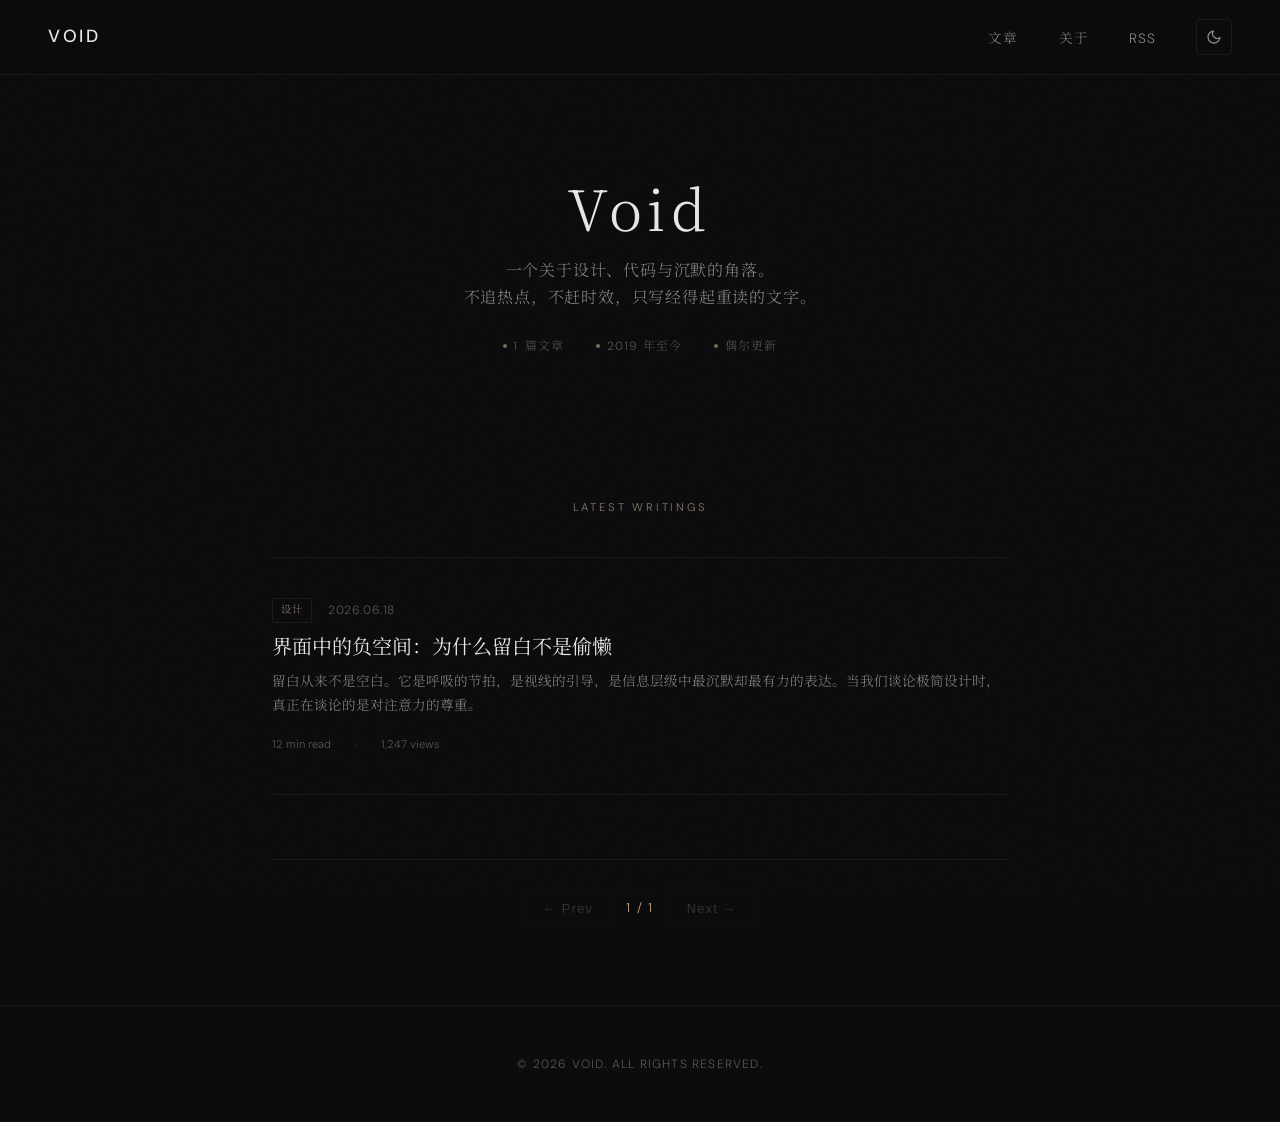
==== index.html @ 16da9897 "init void blog" ====
<!DOCTYPE html>
<html lang="zh-CN">
<head>
    <meta charset="UTF-8">
    <meta name="viewport" content="width=device-width, initial-scale=1.0">
    <title>Void — 个人博客</title>
    <meta name="description" content="一个关于设计、代码与沉默的角落。不追热点，不赶时效，只写经得起重读的文字。">

    <!-- Open Graph -->
    <meta property="og:title" content="Void — 个人博客">
    <meta property="og:description" content="一个关于设计、代码与沉默的角落。">
    <meta property="og:url" content="/">
    <meta property="og:type" content="website">
    <meta property="og:image" content="/assets/images/og-default.png">

    <!-- Twitter Card -->
    <meta name="twitter:card" content="summary_large_image">
    <meta name="twitter:title" content="Void — 个人博客">
    <meta name="twitter:description" content="一个关于设计、代码与沉默的角落。">
    <meta name="twitter:image" content="/assets/images/og-default.png">

    <link rel="canonical" href="/">
    <link rel="icon" type="image/svg+xml" href="/assets/images/favicon.svg">
    <link rel="alternate" type="application/rss+xml" title="Void RSS" href="/rss.xml">

    <link rel="preconnect" href="https://fonts.googleapis.com">
    <link href="https://fonts.googleapis.com/css2?family=Noto+Serif+SC:wght@300;400;600&family=DM+Sans:wght@300;400;500&display=swap" rel="stylesheet">
    <link rel="stylesheet" href="/assets/css/style.css">
</head>
<body>
    <nav>
        <a href="/" class="logo">VOID</a>
        <div class="nav-right">
            <ul class="nav-links">
                <li><a href="/#articles">文章</a></li>
                <li><a href="/about.html">关于</a></li>
                <li><a href="/rss.xml">RSS</a></li>
            </ul>
            <button class="theme-toggle" id="themeToggle" aria-label="切换主题">
                <svg class="moon-icon" viewBox="0 0 24 24"><path d="M21 12.79A9 9 0 1 1 11.21 3 7 7 0 0 0 21 12.79z"/></svg>
                <svg class="sun-icon" viewBox="0 0 24 24"><circle cx="12" cy="12" r="5"/><path d="M12 1v2M12 21v2M4.22 4.22l1.42 1.42M18.36 18.36l1.42 1.42M1 12h2M21 12h2M4.22 19.78l1.42-1.42M18.36 5.64l1.42-1.42"/></svg>
            </button>
        </div>
    </nav>

    <section class="hero" id="hero">
        <h1>Void</h1>
        <p class="tagline">一个关于设计、代码与沉默的角落。<br>不追热点，不赶时效，只写经得起重读的文字。</p>
        <div class="hero-meta">
            <span><span class="dot"></span> <span id="statCount">0</span> 篇文章</span>
            <span><span class="dot"></span> 2019 年至今</span>
            <span><span class="dot"></span> 偶尔更新</span>
        </div>
    </section>

    <section class="home-section" id="articles">
        <span class="section-label reveal">Latest Writings</span>
        <div class="article-list" id="articleList">
            <!-- Articles populated by JS from /data/articles.json -->
        </div>

        <div class="pagination" id="pagination">
            <button id="prevBtn" class="disabled">← Prev</button>
            <span class="current" id="pageIndicator">1 / 1</span>
            <button id="nextBtn" class="disabled">Next →</button>
        </div>
    </section>

    <footer>
        <p class="footer-text">© 2026 VOID. ALL RIGHTS RESERVED.</p>
    </footer>

    <button class="back-to-top" id="backToTop" aria-label="返回顶部">
        <svg viewBox="0 0 24 24"><path d="M18 15l-6-6-6 6"/></svg>
    </button>

    <script src="/assets/js/theme.js"></script>
    <script src="/assets/js/common.js"></script>
    <script src="/assets/js/home.js"></script>
</body>
</html>
---- assets/css/style.css ----
:root {
    --bg: #0c0c0e;
    --surface: #141416;
    --surface-elevated: #1a1a1c;
    --text-primary: #e8e6e3;
    --text-secondary: #8a8680;
    --text-muted: #5a5652;
    --accent: #c4a882;
    --accent-dim: #8a7a6a;
    --border: rgba(255,255,255,0.06);
    --border-hover: rgba(255,255,255,0.12);
    --selection-bg: rgba(196,168,130,0.25);
    --selection-text: #e8e6e3;
}

[data-theme="light"] {
    --bg: #faf9f7;
    --surface: #f0eeeb;
    --surface-elevated: #e8e5e1;
    --text-primary: #1a1a1a;
    --text-secondary: #4a4a4a;
    --text-muted: #8a8a8a;
    --accent: #8a6a4a;
    --accent-dim: #a09080;
    --border: rgba(0,0,0,0.08);
    --border-hover: rgba(0,0,0,0.15);
    --selection-bg: rgba(138,106,74,0.2);
    --selection-text: #1a1a1a;
}

* { margin: 0; padding: 0; box-sizing: border-box; }
html { scroll-behavior: smooth; }

::selection {
    background: var(--selection-bg);
    color: var(--selection-text);
}

::-moz-selection {
    background: var(--selection-bg);
    color: var(--selection-text);
}

body {
    font-family: 'DM Sans', 'Noto Serif SC', -apple-system, sans-serif;
    background: var(--bg);
    color: var(--text-primary);
    line-height: 1.7;
    font-weight: 300;
    overflow-x: hidden;
    -webkit-font-smoothing: antialiased;
    transition: background 0.5s ease, color 0.5s ease;
}

body::before {
    content: '';
    position: fixed;
    top: 0; left: 0;
    width: 100%; height: 100%;
    pointer-events: none;
    z-index: 9999;
    opacity: 0.014;
    background-image: url("data:image/svg+xml,%3Csvg viewBox='0 0 512 512' xmlns='http://www.w3.org/2000/svg'%3E%3Cfilter id='n'%3E%3CfeTurbulence type='fractalNoise' baseFrequency='0.5' numOctaves='3' stitchTiles='stitch'/%3E%3C/filter%3E%3Crect width='100%25' height='100%25' filter='url(%23n)'/%3E%3C/svg%3E");
}

::-webkit-scrollbar { width: 6px; }
::-webkit-scrollbar-track { background: var(--bg); }
::-webkit-scrollbar-thumb { background: var(--text-muted); border-radius: 3px; }

/* Navigation */
nav {
    position: fixed;
    top: 0; width: 100%;
    padding: 1.2rem 3rem;
    display: flex;
    justify-content: space-between;
    align-items: center;
    z-index: 100;
    background: rgba(12,12,14,0.8);
    backdrop-filter: blur(20px) saturate(1.2);
    border-bottom: 1px solid var(--border);
    transition: background 0.5s ease, border-color 0.5s ease;
}

[data-theme="light"] nav {
    background: rgba(250,249,247,0.85);
}

.logo {
    font-size: 1.1rem;
    font-weight: 500;
    letter-spacing: 0.15em;
    color: var(--text-primary);
    text-decoration: none;
    transition: color 0.5s ease;
}

.nav-right {
    display: flex;
    align-items: center;
    gap: 2.5rem;
}

.nav-links {
    display: flex;
    gap: 2.5rem;
    list-style: none;
}

.nav-links a {
    color: var(--text-secondary);
    text-decoration: none;
    font-size: 0.85rem;
    letter-spacing: 0.08em;
    transition: color 0.3s ease;
    position: relative;
}

.nav-links a::after {
    content: '';
    position: absolute;
    bottom: -4px; left: 0;
    width: 0; height: 1px;
    background: var(--accent);
    transition: width 0.3s ease;
}

.nav-links a:hover { color: var(--text-primary); }
.nav-links a:hover::after { width: 100%; }

.theme-toggle {
    background: none;
    border: 1px solid var(--border);
    color: var(--text-secondary);
    cursor: pointer;
    padding: 0.5rem;
    border-radius: 4px;
    font-size: 0.85rem;
    letter-spacing: 0.1em;
    transition: all 0.3s ease;
    display: flex;
    align-items: center;
    justify-content: center;
    width: 36px;
    height: 36px;
}

.theme-toggle:hover {
    border-color: var(--border-hover);
    color: var(--text-primary);
}

.theme-toggle svg {
    width: 16px;
    height: 16px;
    fill: none;
    stroke: currentColor;
    stroke-width: 2;
    stroke-linecap: round;
    stroke-linejoin: round;
}

.theme-toggle .sun-icon {
    display: none;
}

.theme-toggle .moon-icon {
    display: block;
}

[data-theme="light"] .theme-toggle .sun-icon {
    display: block;
}

[data-theme="light"] .theme-toggle .moon-icon {
    display: none;
}

/* Footer */
footer {
    border-top: 1px solid var(--border);
    padding: 3rem 2rem;
    text-align: center;
    transition: border-color 0.5s ease;
}

.footer-text {
    color: var(--text-muted);
    font-size: 0.75rem;
    letter-spacing: 0.1em;
}

/* Reveal animation */
.reveal {
    opacity: 0;
    transform: translateY(30px);
    transition: opacity 0.7s ease, transform 0.7s ease;
}
.reveal.active {
    opacity: 1;
    transform: translateY(0);
}

/* Back to top */
.back-to-top {
    position: fixed;
    bottom: 2rem;
    right: 2rem;
    width: 40px;
    height: 40px;
    border: 1px solid var(--border);
    border-radius: 4px;
    background: var(--surface);
    color: var(--text-muted);
    cursor: pointer;
    display: flex;
    align-items: center;
    justify-content: center;
    opacity: 0;
    transform: translateY(10px);
    transition: all 0.3s ease;
    pointer-events: none;
    z-index: 50;
}

.back-to-top.visible {
    opacity: 1;
    transform: translateY(0);
    pointer-events: auto;
}

.back-to-top:hover {
    border-color: var(--border-hover);
    color: var(--accent);
}

.back-to-top svg {
    width: 16px;
    height: 16px;
    stroke: currentColor;
    fill: none;
    stroke-width: 2;
    stroke-linecap: round;
    stroke-linejoin: round;
}

/* =====================
   Homepage
   ===================== */
.hero {
    position: relative;
    min-height: 50vh;
    display: flex;
    flex-direction: column;
    justify-content: center;
    align-items: center;
    text-align: center;
    padding: 8rem 2rem 3rem;
    transition: opacity 0.4s ease, transform 0.4s ease;
}

.hero.hidden {
    opacity: 0;
    transform: translateY(-20px);
    pointer-events: none;
}

.hero h1 {
    font-family: 'Noto Serif SC', serif;
    font-size: clamp(2rem, 5vw, 3.5rem);
    font-weight: 300;
    letter-spacing: 0.1em;
    line-height: 1.2;
    margin-bottom: 1rem;
}

.hero .tagline {
    font-size: clamp(0.85rem, 1.3vw, 1rem);
    color: var(--text-secondary);
    max-width: 480px;
    letter-spacing: 0.05em;
}

.hero-meta {
    margin-top: 1.5rem;
    display: flex;
    gap: 2rem;
    font-size: 0.75rem;
    color: var(--text-muted);
    letter-spacing: 0.1em;
}

.hero-meta span {
    display: flex;
    align-items: center;
    gap: 0.4rem;
}

.hero-meta .dot {
    width: 4px; height: 4px;
    background: var(--accent);
    border-radius: 50%;
    opacity: 0.6;
}

.home-section {
    padding: 3rem 2rem 5rem;
    max-width: 800px;
    margin: 0 auto;
}

.section-label {
    font-size: 0.7rem;
    letter-spacing: 0.25em;
    color: var(--accent-dim);
    text-transform: uppercase;
    margin-bottom: 2.5rem;
    display: block;
    text-align: center;
}

.article-list {
    display: flex;
    flex-direction: column;
    gap: 0;
}

.article-item {
    padding: 2.5rem 0;
    border-bottom: 1px solid var(--border);
    transition: all 0.4s ease;
    cursor: pointer;
    position: relative;
}

.article-item:first-child {
    border-top: 1px solid var(--border);
}

.article-item::before {
    content: '';
    position: absolute;
    left: -1rem;
    top: 50%;
    transform: translateY(-50%);
    width: 2px;
    height: 0;
    background: var(--accent);
    transition: height 0.3s ease;
    opacity: 0.5;
}

.article-item:hover::before {
    height: 60%;
}

.article-item:hover .article-title {
    color: var(--accent);
}

.article-item a {
    text-decoration: none;
    color: inherit;
    display: block;
}

.article-meta {
    display: flex;
    align-items: center;
    gap: 1rem;
    margin-bottom: 0.6rem;
    font-size: 0.75rem;
    color: var(--text-muted);
    letter-spacing: 0.05em;
}

.article-meta .category {
    color: var(--accent-dim);
    border: 1px solid var(--border);
    padding: 0.15rem 0.5rem;
    border-radius: 2px;
    font-size: 0.65rem;
    letter-spacing: 0.1em;
}

.article-title {
    font-family: 'Noto Serif SC', serif;
    font-size: 1.25rem;
    font-weight: 400;
    color: var(--text-primary);
    margin-bottom: 0.6rem;
    transition: color 0.3s ease;
    line-height: 1.4;
}

.article-excerpt {
    color: var(--text-secondary);
    font-size: 0.85rem;
    line-height: 1.8;
    display: -webkit-box;
    -webkit-line-clamp: 2;
    -webkit-box-orient: vertical;
    overflow: hidden;
}

.article-footer {
    margin-top: 1rem;
    display: flex;
    gap: 1.5rem;
    font-size: 0.7rem;
    color: var(--text-muted);
}

.article-footer span {
    display: flex;
    align-items: center;
    gap: 0.3rem;
}

.pagination {
    display: flex;
    justify-content: center;
    align-items: center;
    gap: 1rem;
    margin-top: 4rem;
    padding-top: 2rem;
    border-top: 1px solid var(--border);
}

.pagination a, .pagination button {
    color: var(--text-secondary);
    text-decoration: none;
    font-size: 0.8rem;
    letter-spacing: 0.1em;
    padding: 0.5rem 1rem;
    border: 1px solid var(--border);
    background: none;
    cursor: pointer;
    transition: all 0.3s ease;
}

.pagination a:hover, .pagination button:hover {
    border-color: var(--border-hover);
    color: var(--text-primary);
}

.pagination .current {
    color: var(--accent);
    font-size: 0.8rem;
    letter-spacing: 0.1em;
}

.pagination .disabled {
    opacity: 0.3;
    pointer-events: none;
}


/* =====================
   Article page
   ===================== */
.reading-progress {
    position: fixed;
    top: 0; left: 0;
    width: 100%; height: 2px;
    background: transparent;
    z-index: 101;
}

.reading-progress-bar {
    height: 100%;
    width: 0%;
    background: linear-gradient(90deg, var(--accent-dim), var(--accent));
    transition: width 0.1s linear;
}

.article-header {
    max-width: 720px;
    margin: 0 auto;
    padding: 10rem 2rem 3rem;
    text-align: center;
}

.article-meta-top {
    display: flex;
    justify-content: center;
    align-items: center;
    gap: 1rem;
    margin-bottom: 2rem;
    font-size: 0.75rem;
    color: var(--text-muted);
    letter-spacing: 0.1em;
}

.article-meta-top .category {
    color: var(--accent-dim);
    border: 1px solid var(--border);
    padding: 0.2rem 0.6rem;
    border-radius: 2px;
    font-size: 0.65rem;
    letter-spacing: 0.1em;
}

.article-page-title {
    font-family: 'Noto Serif SC', serif;
    font-size: clamp(1.8rem, 4vw, 2.8rem);
    font-weight: 400;
    line-height: 1.4;
    letter-spacing: 0.05em;
    margin-bottom: 1.5rem;
}

.article-subtitle {
    font-size: 1rem;
    color: var(--text-secondary);
    line-height: 1.8;
    max-width: 560px;
    margin: 0 auto 2rem;
}

.article-meta-bottom {
    display: flex;
    justify-content: center;
    align-items: center;
    gap: 1.5rem;
    font-size: 0.75rem;
    color: var(--text-muted);
    letter-spacing: 0.05em;
    padding-bottom: 3rem;
    border-bottom: 1px solid var(--border);
    transition: border-color 0.5s ease;
}

.article-meta-bottom span {
    display: flex;
    align-items: center;
    gap: 0.4rem;
}

.article-meta-bottom .dot {
    width: 3px; height: 3px;
    background: var(--accent);
    border-radius: 50%;
    opacity: 0.5;
}

.article-body {
    max-width: 680px;
    margin: 0 auto;
    padding: 0 2rem 6rem;
}

.article-body p {
    font-family: 'Noto Serif SC', serif;
    font-size: 1.05rem;
    line-height: 2;
    color: var(--text-secondary);
    margin-bottom: 2rem;
    text-align: justify;
}

.article-body p strong {
    color: var(--text-primary);
    font-weight: 400;
}

.article-body h2 {
    font-family: 'Noto Serif SC', serif;
    font-size: 1.4rem;
    font-weight: 400;
    color: var(--text-primary);
    margin: 4rem 0 1.5rem;
    letter-spacing: 0.05em;
    line-height: 1.4;
}

.article-body h3 {
    font-family: 'Noto Serif SC', serif;
    font-size: 1.1rem;
    font-weight: 400;
    color: var(--text-primary);
    margin: 3rem 0 1rem;
    letter-spacing: 0.05em;
}

.article-body blockquote {
    margin: 3rem 0;
    padding: 2rem 2.5rem;
    border-left: 2px solid var(--accent);
    background: var(--surface);
    position: relative;
    transition: background 0.5s ease, border-color 0.5s ease;
}

.article-body blockquote::before {
    content: '"';
    font-family: 'Noto Serif SC', serif;
    font-size: 3rem;
    color: var(--accent);
    opacity: 0.3;
    position: absolute;
    top: 0.5rem;
    left: 1rem;
    line-height: 1;
}

.article-body blockquote p {
    font-family: 'Noto Serif SC', serif;
    font-size: 1.1rem;
    color: var(--text-primary);
    margin-bottom: 1rem;
    font-style: italic;
}

.article-body blockquote cite {
    font-family: 'DM Sans', sans-serif;
    font-size: 0.8rem;
    color: var(--text-muted);
    font-style: normal;
    letter-spacing: 0.1em;
}

.article-body hr {
    border: none;
    border-top: 1px solid var(--border);
    margin: 4rem auto;
    width: 60px;
    transition: border-color 0.5s ease;
}

.article-body ul, .article-body ol {
    margin: 2rem 0;
    padding-left: 1.5rem;
    color: var(--text-secondary);
}

.article-body li {
    font-family: 'Noto Serif SC', serif;
    font-size: 1.05rem;
    line-height: 2;
    margin-bottom: 0.8rem;
    position: relative;
}

.article-body ul li::marker {
    color: var(--accent-dim);
}

.article-body a {
    color: var(--accent);
    text-decoration: none;
    border-bottom: 1px solid var(--accent-dim);
    transition: border-color 0.3s ease, color 0.3s ease;
}

.article-body a:hover {
    border-color: var(--accent);
}

.article-body code {
    font-family: 'SF Mono', 'Fira Code', monospace;
    font-size: 0.85em;
    background: var(--surface);
    padding: 0.2rem 0.4rem;
    border-radius: 3px;
    color: var(--accent);
    border: 1px solid var(--border);
    transition: background 0.5s ease, border-color 0.5s ease;
}

.article-body pre {
    background: var(--surface);
    border: 1px solid var(--border);
    border-radius: 4px;
    padding: 1.5rem;
    overflow-x: auto;
    margin: 2rem 0;
    transition: background 0.5s ease, border-color 0.5s ease;
}

.article-body pre code {
    background: none;
    border: none;
    padding: 0;
    color: var(--text-secondary);
    font-size: 0.85rem;
    line-height: 1.8;
}

.article-body img {
    width: 100%;
    border-radius: 4px;
    margin: 2.5rem 0;
    border: 1px solid var(--border);
    transition: border-color 0.5s ease;
}

.article-body figcaption {
    text-align: center;
    font-size: 0.75rem;
    color: var(--text-muted);
    margin-top: -1.5rem;
    margin-bottom: 2rem;
    letter-spacing: 0.05em;
}

.footnotes {
    max-width: 680px;
    margin: 0 auto;
    padding: 3rem 2rem;
    border-top: 1px solid var(--border);
    transition: border-color 0.5s ease;
}

.footnotes h4 {
    font-size: 0.75rem;
    letter-spacing: 0.2em;
    color: var(--text-muted);
    text-transform: uppercase;
    margin-bottom: 1.5rem;
}

.footnotes ol {
    padding-left: 1.2rem;
    color: var(--text-muted);
    font-size: 0.85rem;
    line-height: 1.8;
}

.footnotes li {
    margin-bottom: 0.5rem;
}

.footnotes a {
    color: var(--accent-dim);
    text-decoration: none;
}

.article-footer-section {
    max-width: 680px;
    margin: 0 auto;
    padding: 0 2rem 6rem;
}

.tags {
    display: flex;
    gap: 0.8rem;
    flex-wrap: wrap;
    margin-bottom: 3rem;
}

.tags a {
    color: var(--text-muted);
    text-decoration: none;
    font-size: 0.75rem;
    letter-spacing: 0.1em;
    border: 1px solid var(--border);
    padding: 0.4rem 1rem;
    border-radius: 2px;
    transition: all 0.3s ease;
}

.tags a:hover {
    border-color: var(--border-hover);
    color: var(--text-secondary);
}

.author-card {
    background: var(--surface);
    border: 1px solid var(--border);
    border-radius: 4px;
    padding: 2.5rem;
    display: flex;
    gap: 1.5rem;
    align-items: flex-start;
    margin-bottom: 3rem;
    transition: background 0.5s ease, border-color 0.5s ease;
}

.author-avatar {
    width: 60px; height: 60px;
    border-radius: 50%;
    background: var(--surface-elevated);
    border: 1px solid var(--border);
    display: flex;
    align-items: center;
    justify-content: center;
    font-family: 'Noto Serif SC', serif;
    font-size: 1.2rem;
    color: var(--accent);
    flex-shrink: 0;
    transition: background 0.5s ease, border-color 0.5s ease;
}

.author-info h4 {
    font-family: 'Noto Serif SC', serif;
    font-size: 1rem;
    font-weight: 400;
    color: var(--text-primary);
    margin-bottom: 0.5rem;
    letter-spacing: 0.05em;
}

.author-info p {
    font-size: 0.85rem;
    color: var(--text-secondary);
    line-height: 1.8;
}

.post-nav {
    display: grid;
    grid-template-columns: 1fr 1fr;
    gap: 1.5rem;
    border-top: 1px solid var(--border);
    padding-top: 2rem;
    transition: border-color 0.5s ease;
}

.post-nav a {
    text-decoration: none;
    padding: 1.5rem;
    border: 1px solid var(--border);
    border-radius: 4px;
    transition: all 0.3s ease;
    display: block;
}

.post-nav a:hover {
    border-color: var(--border-hover);
    background: var(--surface);
}

.post-nav .nav-label {
    font-size: 0.65rem;
    letter-spacing: 0.2em;
    color: var(--text-muted);
    text-transform: uppercase;
    margin-bottom: 0.8rem;
    display: block;
}

.post-nav .nav-title {
    font-family: 'Noto Serif SC', serif;
    font-size: 1rem;
    color: var(--text-primary);
    line-height: 1.5;
}

.post-nav .next {
    text-align: right;
}

.article-back-to-top {
    text-align: center;
    padding: 2rem 0;
}

.article-back-to-top a {
    color: var(--text-muted);
    text-decoration: none;
    font-size: 0.75rem;
    letter-spacing: 0.2em;
    transition: color 0.3s ease;
}

.article-back-to-top a:hover {
    color: var(--accent);
}


/* =====================
   About page
   ===================== */
.about-container {
    max-width: 680px;
    margin: 0 auto;
    padding: 10rem 2rem 6rem;
    text-align: center;
}

.about-avatar {
    width: 100px; height: 100px;
    border-radius: 50%;
    background: var(--surface);
    border: 1px solid var(--border);
    margin: 0 auto 2rem;
    display: flex;
    align-items: center;
    justify-content: center;
    font-family: 'Noto Serif SC', serif;
    font-size: 2rem;
    color: var(--accent);
    transition: background 0.5s ease, border-color 0.5s ease;
}

.about-name {
    font-family: 'Noto Serif SC', serif;
    font-size: 1.8rem;
    font-weight: 400;
    letter-spacing: 0.1em;
    margin-bottom: 0.5rem;
}

.about-tagline {
    font-size: 0.9rem;
    color: var(--text-secondary);
    letter-spacing: 0.05em;
    margin-bottom: 3rem;
}

.about-divider {
    width: 60px;
    height: 1px;
    background: var(--border);
    margin: 0 auto 3rem;
    transition: background 0.5s ease;
}

.about-content {
    text-align: left;
}

.about-content p {
    font-family: 'Noto Serif SC', serif;
    font-size: 1.05rem;
    line-height: 2;
    color: var(--text-secondary);
    margin-bottom: 2rem;
    text-align: justify;
}

.about-content p strong {
    color: var(--text-primary);
    font-weight: 400;
}

.about-links {
    display: flex;
    justify-content: center;
    gap: 2rem;
    margin-top: 4rem;
    padding-top: 3rem;
    border-top: 1px solid var(--border);
    transition: border-color 0.5s ease;
}

.about-links a {
    color: var(--text-muted);
    text-decoration: none;
    font-size: 0.8rem;
    letter-spacing: 0.15em;
    transition: color 0.3s ease;
    position: relative;
}

.about-links a::after {
    content: '';
    position: absolute;
    bottom: -4px; left: 0;
    width: 0; height: 1px;
    background: var(--accent);
    transition: width 0.3s ease;
}

.about-links a:hover {
    color: var(--text-primary);
}

.about-links a:hover::after {
    width: 100%;
}

/* =====================
   404 page
   ===================== */
.not-found {
    min-height: 100vh;
    display: flex;
    flex-direction: column;
    justify-content: center;
    align-items: center;
    text-align: center;
    padding: 2rem;
}

.not-found h1 {
    font-family: 'Noto Serif SC', serif;
    font-size: clamp(4rem, 15vw, 10rem);
    font-weight: 300;
    color: var(--accent);
    letter-spacing: 0.1em;
    line-height: 1;
    margin-bottom: 1.5rem;
}

.not-found p {
    color: var(--text-secondary);
    font-size: 1rem;
    letter-spacing: 0.05em;
    margin-bottom: 3rem;
}

.not-found a {
    color: var(--accent);
    text-decoration: none;
    font-size: 0.85rem;
    letter-spacing: 0.15em;
    border-bottom: 1px solid var(--accent-dim);
    padding-bottom: 0.2rem;
    transition: border-color 0.3s ease;
}

.not-found a:hover {
    border-color: var(--accent);
}

/* =====================
   Responsive
   ===================== */
@media (max-width: 768px) {
    nav { padding: 1rem 1.5rem; }
    .nav-right { gap: 1.5rem; }
    .nav-links { gap: 1.5rem; }

    .hero { min-height: 40vh; padding: 6rem 1.5rem 2rem; }
    .home-section { padding: 2rem 1.5rem 4rem; }
    .article-item { padding: 2rem 0; }
    .article-item::before { left: -0.5rem; }

    .article-header { padding: 7rem 1.5rem 2rem; }
    .article-body { padding: 0 1.5rem 4rem; }
    .article-body p { font-size: 1rem; line-height: 1.9; }
    .author-card { flex-direction: column; align-items: center; text-align: center; }
    .post-nav { grid-template-columns: 1fr; }
    .post-nav .next { text-align: left; }

    .about-container { padding: 7rem 1.5rem 4rem; }
    .about-content p { font-size: 1rem; line-height: 1.9; }

    .back-to-top { bottom: 1.5rem; right: 1.5rem; }
}
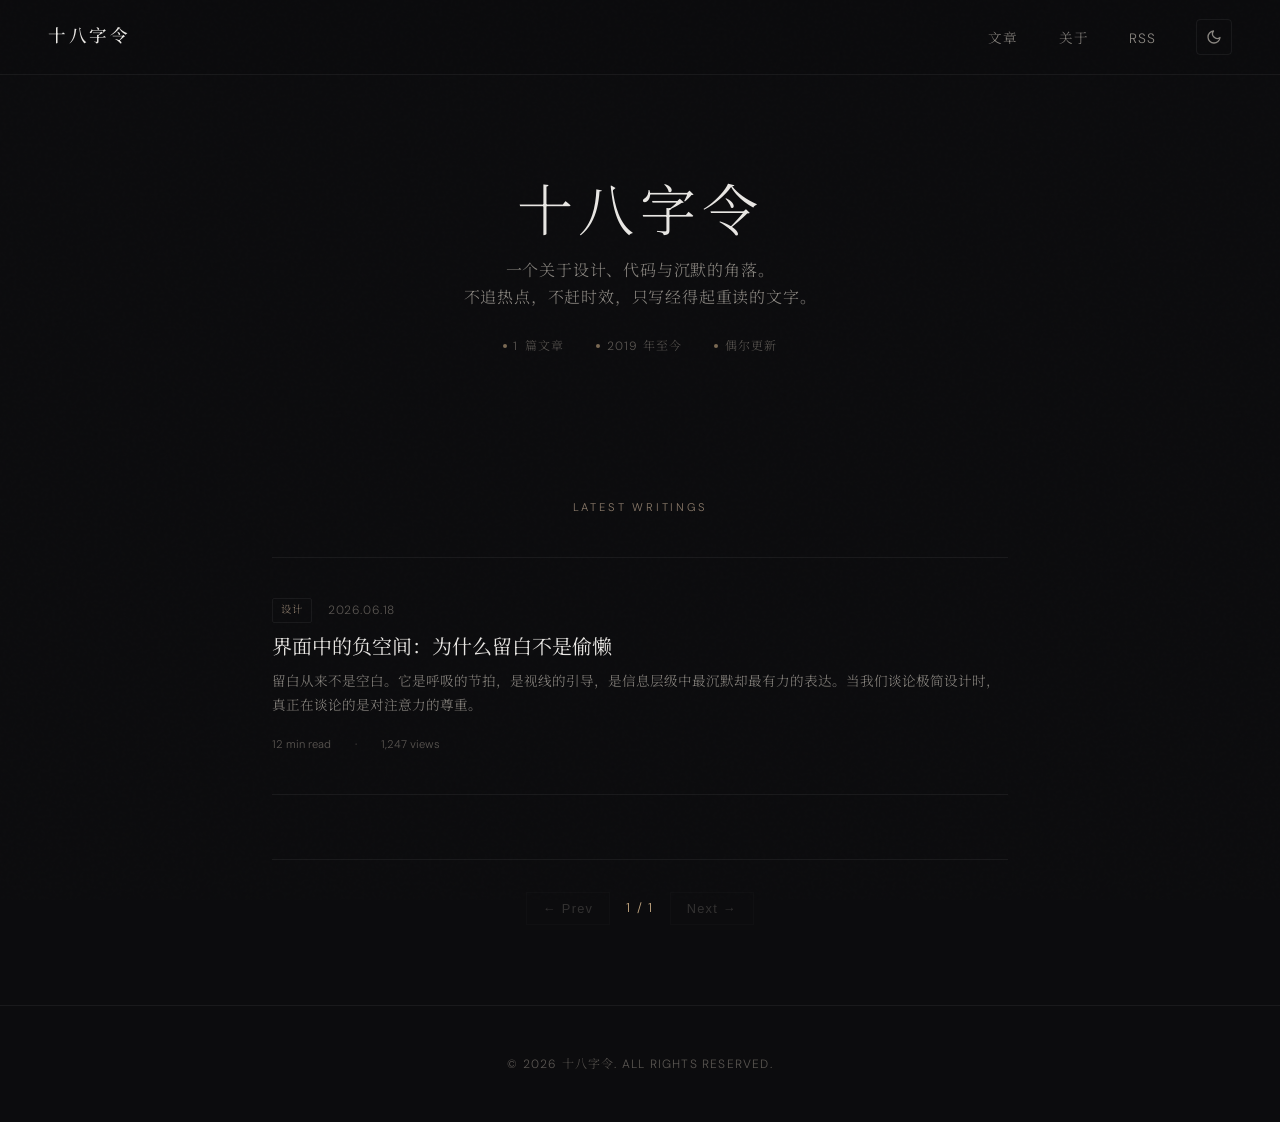
==== commit f1c70b7b: "update personal info and domain" ====
--- a/index.html
+++ b/index.html
@@ -3,11 +3,11 @@
 <head>
     <meta charset="UTF-8">
     <meta name="viewport" content="width=device-width, initial-scale=1.0">
-    <title>Void — 个人博客</title>
+    <title>十八字令 — 个人博客</title>
     <meta name="description" content="一个关于设计、代码与沉默的角落。不追热点，不赶时效，只写经得起重读的文字。">
 
     <!-- Open Graph -->
-    <meta property="og:title" content="Void — 个人博客">
+    <meta property="og:title" content="十八字令 — 个人博客">
     <meta property="og:description" content="一个关于设计、代码与沉默的角落。">
     <meta property="og:url" content="/">
     <meta property="og:type" content="website">
@@ -15,7 +15,7 @@
 
     <!-- Twitter Card -->
     <meta name="twitter:card" content="summary_large_image">
-    <meta name="twitter:title" content="Void — 个人博客">
+    <meta name="twitter:title" content="十八字令 — 个人博客">
     <meta name="twitter:description" content="一个关于设计、代码与沉默的角落。">
     <meta name="twitter:image" content="/assets/images/og-default.png">
 
@@ -29,7 +29,7 @@
 </head>
 <body>
     <nav>
-        <a href="/" class="logo">VOID</a>
+        <a href="/" class="logo">十八字令</a>
         <div class="nav-right">
             <ul class="nav-links">
                 <li><a href="/#articles">文章</a></li>
@@ -44,7 +44,7 @@
     </nav>
 
     <section class="hero" id="hero">
-        <h1>Void</h1>
+        <h1>十八字令</h1>
         <p class="tagline">一个关于设计、代码与沉默的角落。<br>不追热点，不赶时效，只写经得起重读的文字。</p>
         <div class="hero-meta">
             <span><span class="dot"></span> <span id="statCount">0</span> 篇文章</span>
@@ -67,7 +67,7 @@
     </section>
 
     <footer>
-        <p class="footer-text">© 2026 VOID. ALL RIGHTS RESERVED.</p>
+        <p class="footer-text">© 2026 十八字令. ALL RIGHTS RESERVED.</p>
     </footer>
 
     <button class="back-to-top" id="backToTop" aria-label="返回顶部">
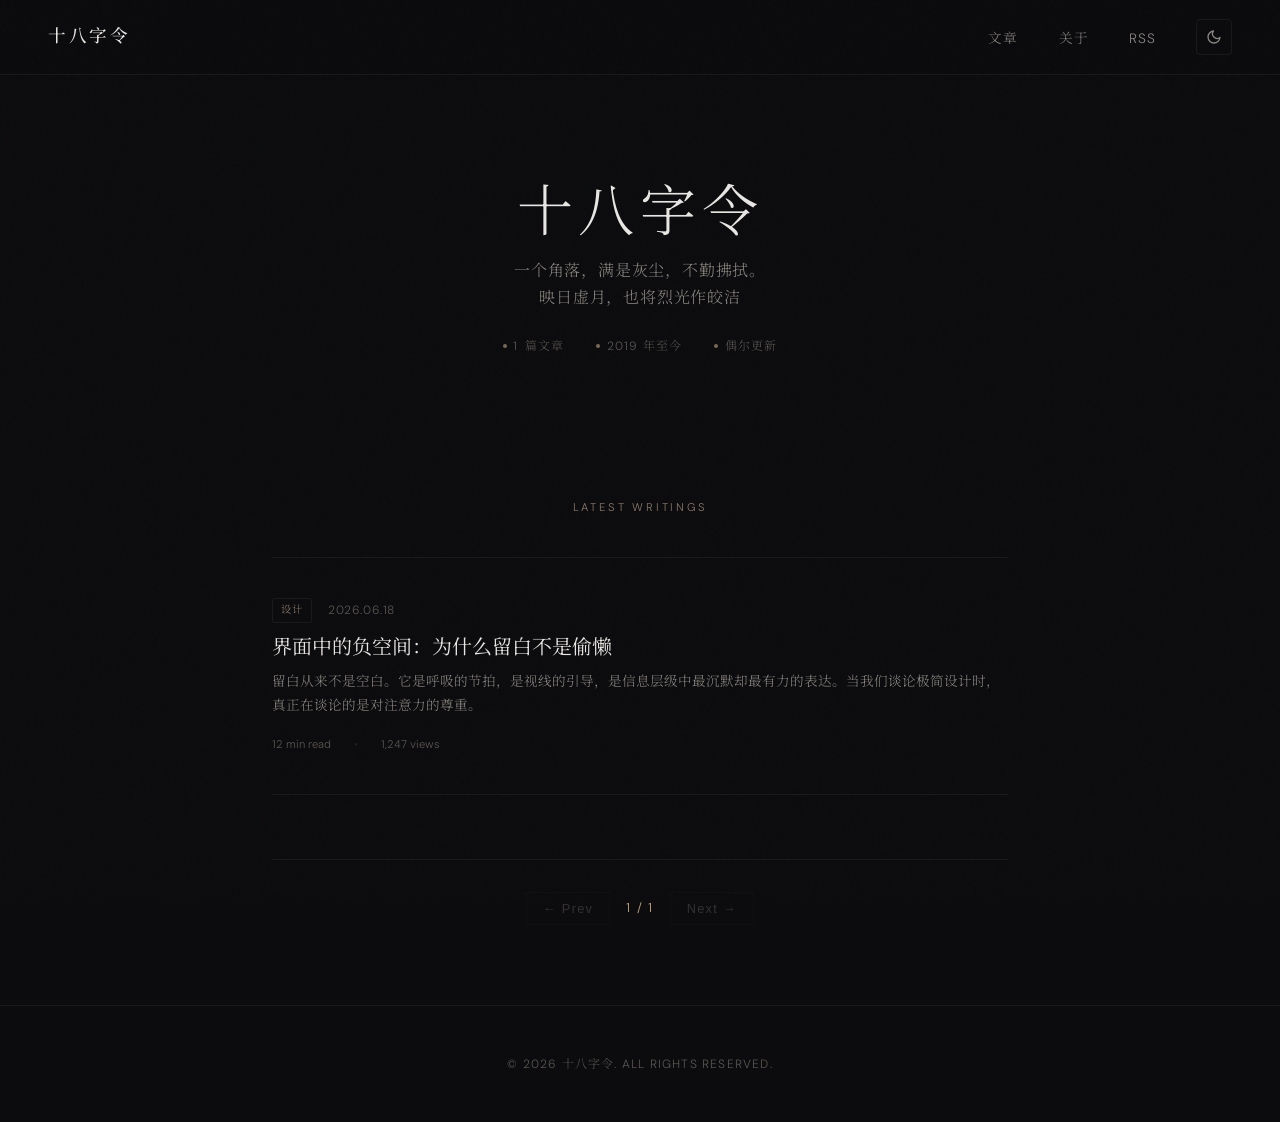
==== commit 503c461c: "更新主页slogan" ====
--- a/index.html
+++ b/index.html
@@ -45,7 +45,7 @@
 
     <section class="hero" id="hero">
         <h1>十八字令</h1>
-        <p class="tagline">一个关于设计、代码与沉默的角落。<br>不追热点，不赶时效，只写经得起重读的文字。</p>
+        <p class="tagline">一个角落，满是灰尘，不勤拂拭。<br>映日虚月，也将烈光作皎洁</p>
         <div class="hero-meta">
             <span><span class="dot"></span> <span id="statCount">0</span> 篇文章</span>
             <span><span class="dot"></span> 2019 年至今</span>
